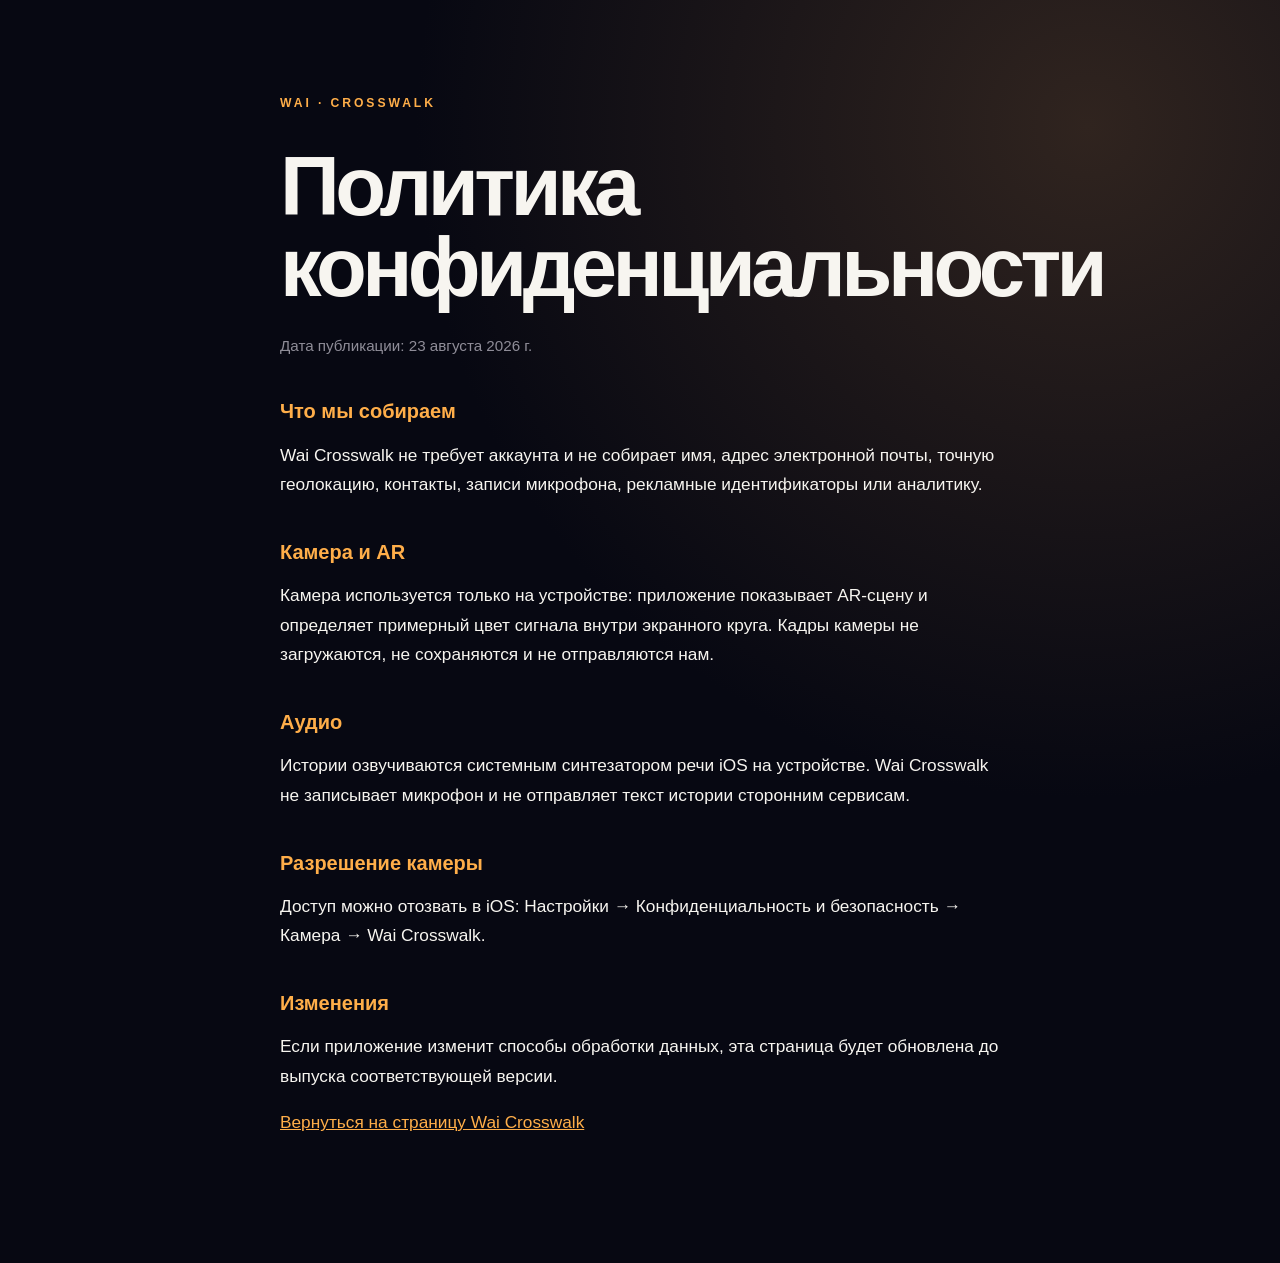
==== privacy/index.html @ fcaf1896 "feat: publish Wai Crosswalk support pages" ====
<!doctype html>
<html lang="ru">
<head>
  <meta charset="utf-8">
  <meta name="viewport" content="width=device-width, initial-scale=1">
  <title>Конфиденциальность · Wai Crosswalk</title>
  <link rel="stylesheet" href="../styles.css">
</head>
<body>
  <main class="shell document">
    <p class="eyebrow">WAI · CROSSWALK</p>
    <h1>Политика конфиденциальности</h1>
    <p class="muted">Дата публикации: 23 августа 2026 г.</p>

    <h2>Что мы собираем</h2>
    <p>Wai Crosswalk не требует аккаунта и не собирает имя, адрес электронной почты, точную геолокацию, контакты, записи микрофона, рекламные идентификаторы или аналитику.</p>

    <h2>Камера и AR</h2>
    <p>Камера используется только на устройстве: приложение показывает AR-сцену и определяет примерный цвет сигнала внутри экранного круга. Кадры камеры не загружаются, не сохраняются и не отправляются нам.</p>

    <h2>Аудио</h2>
    <p>Истории озвучиваются системным синтезатором речи iOS на устройстве. Wai Crosswalk не записывает микрофон и не отправляет текст истории сторонним сервисам.</p>

    <h2>Разрешение камеры</h2>
    <p>Доступ можно отозвать в iOS: Настройки → Конфиденциальность и безопасность → Камера → Wai Crosswalk.</p>

    <h2>Изменения</h2>
    <p>Если приложение изменит способы обработки данных, эта страница будет обновлена до выпуска соответствующей версии.</p>

    <p><a href="../">Вернуться на страницу Wai Crosswalk</a></p>
  </main>
</body>
</html>
---- styles.css ----
:root {
  color-scheme: dark;
  font-family: -apple-system, BlinkMacSystemFont, "SF Pro Display", sans-serif;
  background: #070812;
  color: #f7f5f0;
}

* { box-sizing: border-box; }

body {
  margin: 0;
  min-height: 100vh;
  background: radial-gradient(circle at 85% 10%, #30241f 0, #070812 42rem);
}

.shell {
  width: min(720px, calc(100% - 40px));
  margin: 0 auto;
  padding: 15vh 0 12vh;
}

.document { padding-top: 9vh; }

.eyebrow {
  color: #ffae49;
  font-size: .76rem;
  font-weight: 800;
  letter-spacing: .24em;
}

h1 {
  max-width: 680px;
  margin: 2rem 0 1.5rem;
  font-size: clamp(2.4rem, 8vw, 5.2rem);
  line-height: .98;
  letter-spacing: -.055em;
}

h2 {
  margin: 2.6rem 0 .7rem;
  color: #ffae49;
  font-size: 1.25rem;
}

p, li { font-size: 1.08rem; line-height: 1.7; }
.lead { max-width: 620px; color: #d1ced0; font-size: 1.3rem; }
.muted { color: #8f8d98; font-size: .95rem; }

nav { display: flex; flex-wrap: wrap; gap: .8rem; margin: 2.2rem 0 2rem; }
.button {
  display: inline-block;
  padding: .9rem 1.25rem;
  border-radius: 999px;
  background: #ffae49;
  color: #151018;
  font-weight: 750;
  text-decoration: none;
}
.button.secondary { background: #24232e; color: #f7f5f0; }
a { color: #ffae49; }
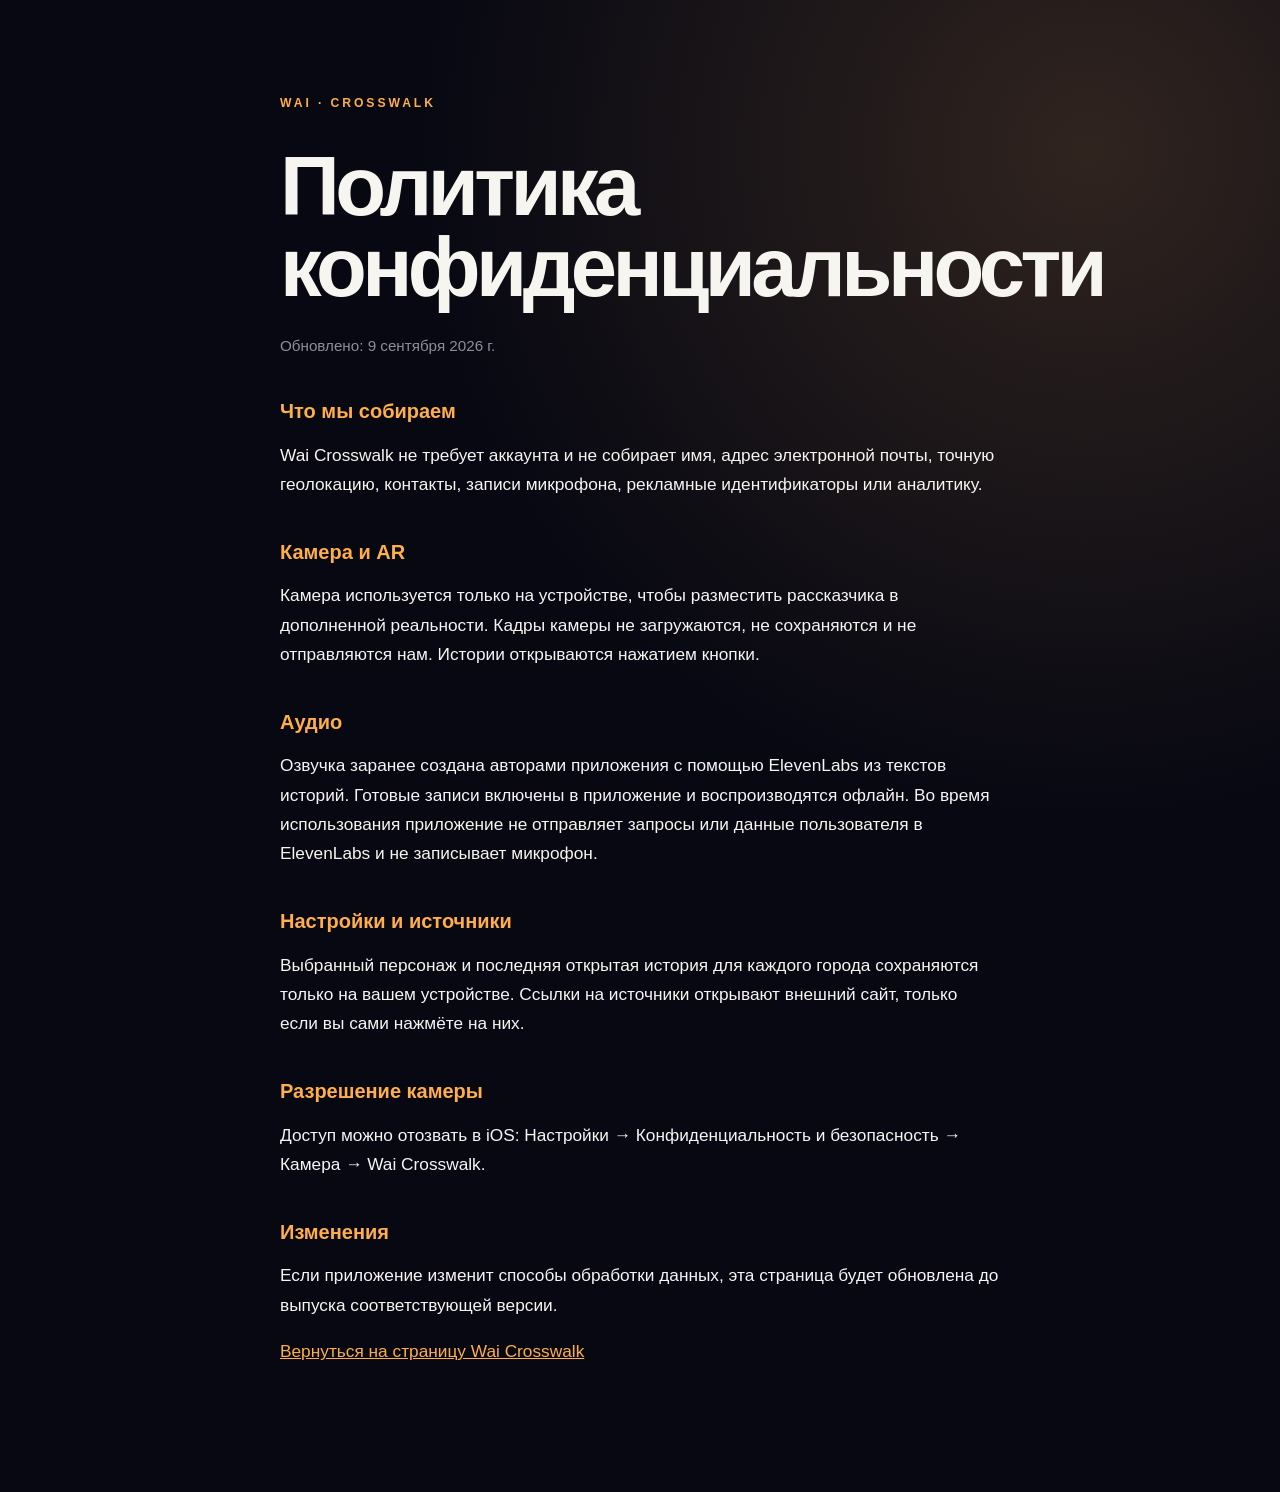
==== commit 77b50bcc: "Update support and privacy for offline recorded narration" ====
--- a/privacy/index.html
+++ b/privacy/index.html
@@ -10,16 +10,19 @@
   <main class="shell document">
     <p class="eyebrow">WAI · CROSSWALK</p>
     <h1>Политика конфиденциальности</h1>
-    <p class="muted">Дата публикации: 23 августа 2026 г.</p>
+    <p class="muted">Обновлено: 9 сентября 2026 г.</p>
 
     <h2>Что мы собираем</h2>
     <p>Wai Crosswalk не требует аккаунта и не собирает имя, адрес электронной почты, точную геолокацию, контакты, записи микрофона, рекламные идентификаторы или аналитику.</p>
 
     <h2>Камера и AR</h2>
-    <p>Камера используется только на устройстве: приложение показывает AR-сцену и определяет примерный цвет сигнала внутри экранного круга. Кадры камеры не загружаются, не сохраняются и не отправляются нам.</p>
+    <p>Камера используется только на устройстве, чтобы разместить рассказчика в дополненной реальности. Кадры камеры не загружаются, не сохраняются и не отправляются нам. Истории открываются нажатием кнопки.</p>
 
     <h2>Аудио</h2>
-    <p>Истории озвучиваются системным синтезатором речи iOS на устройстве. Wai Crosswalk не записывает микрофон и не отправляет текст истории сторонним сервисам.</p>
+    <p>Озвучка заранее создана авторами приложения с помощью ElevenLabs из текстов историй. Готовые записи включены в приложение и воспроизводятся офлайн. Во время использования приложение не отправляет запросы или данные пользователя в ElevenLabs и не записывает микрофон.</p>
+
+    <h2>Настройки и источники</h2>
+    <p>Выбранный персонаж и последняя открытая история для каждого города сохраняются только на вашем устройстве. Ссылки на источники открывают внешний сайт, только если вы сами нажмёте на них.</p>
 
     <h2>Разрешение камеры</h2>
     <p>Доступ можно отозвать в iOS: Настройки → Конфиденциальность и безопасность → Камера → Wai Crosswalk.</p>
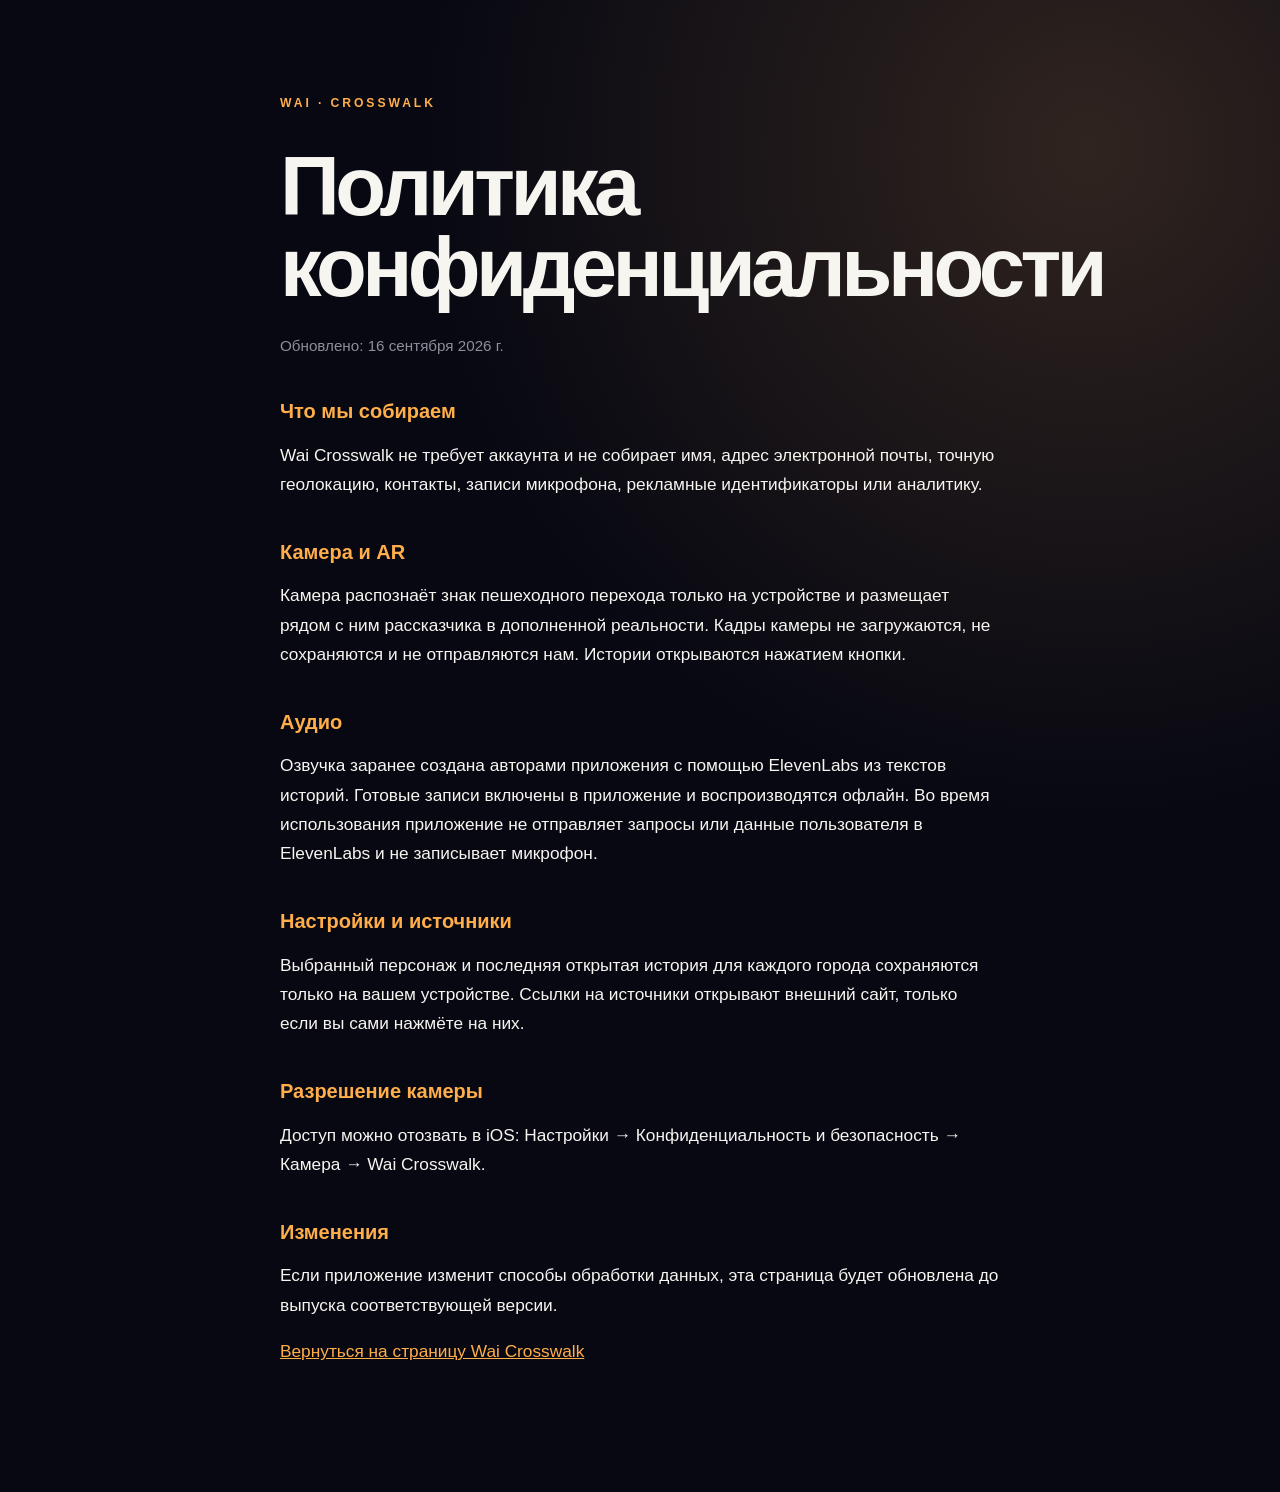
==== commit 3f82b2b2: "Describe pedestrian sign activation and pause behavior" ====
--- a/privacy/index.html
+++ b/privacy/index.html
@@ -10,13 +10,13 @@
   <main class="shell document">
     <p class="eyebrow">WAI · CROSSWALK</p>
     <h1>Политика конфиденциальности</h1>
-    <p class="muted">Обновлено: 9 сентября 2026 г.</p>
+    <p class="muted">Обновлено: 16 сентября 2026 г.</p>
 
     <h2>Что мы собираем</h2>
     <p>Wai Crosswalk не требует аккаунта и не собирает имя, адрес электронной почты, точную геолокацию, контакты, записи микрофона, рекламные идентификаторы или аналитику.</p>
 
     <h2>Камера и AR</h2>
-    <p>Камера используется только на устройстве, чтобы разместить рассказчика в дополненной реальности. Кадры камеры не загружаются, не сохраняются и не отправляются нам. Истории открываются нажатием кнопки.</p>
+    <p>Камера распознаёт знак пешеходного перехода только на устройстве и размещает рядом с ним рассказчика в дополненной реальности. Кадры камеры не загружаются, не сохраняются и не отправляются нам. Истории открываются нажатием кнопки.</p>
 
     <h2>Аудио</h2>
     <p>Озвучка заранее создана авторами приложения с помощью ElevenLabs из текстов историй. Готовые записи включены в приложение и воспроизводятся офлайн. Во время использования приложение не отправляет запросы или данные пользователя в ElevenLabs и не записывает микрофон.</p>
